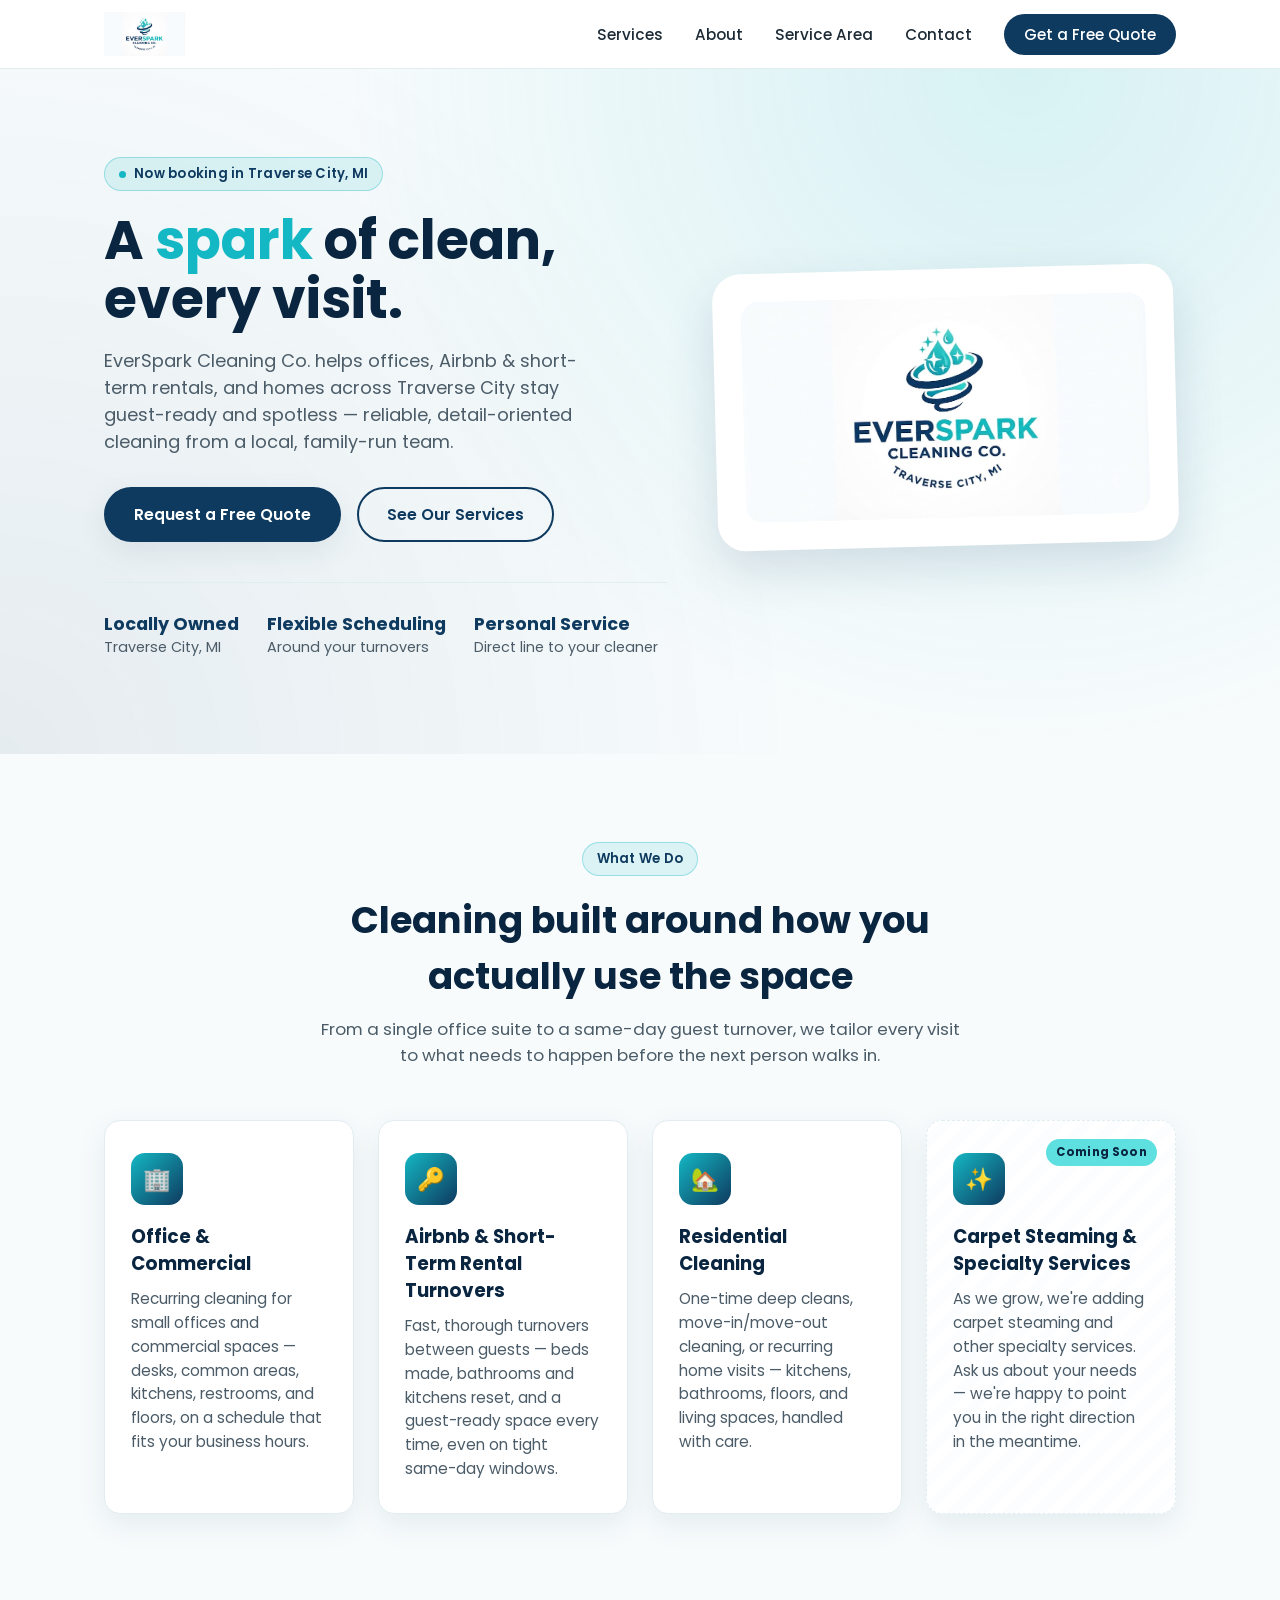
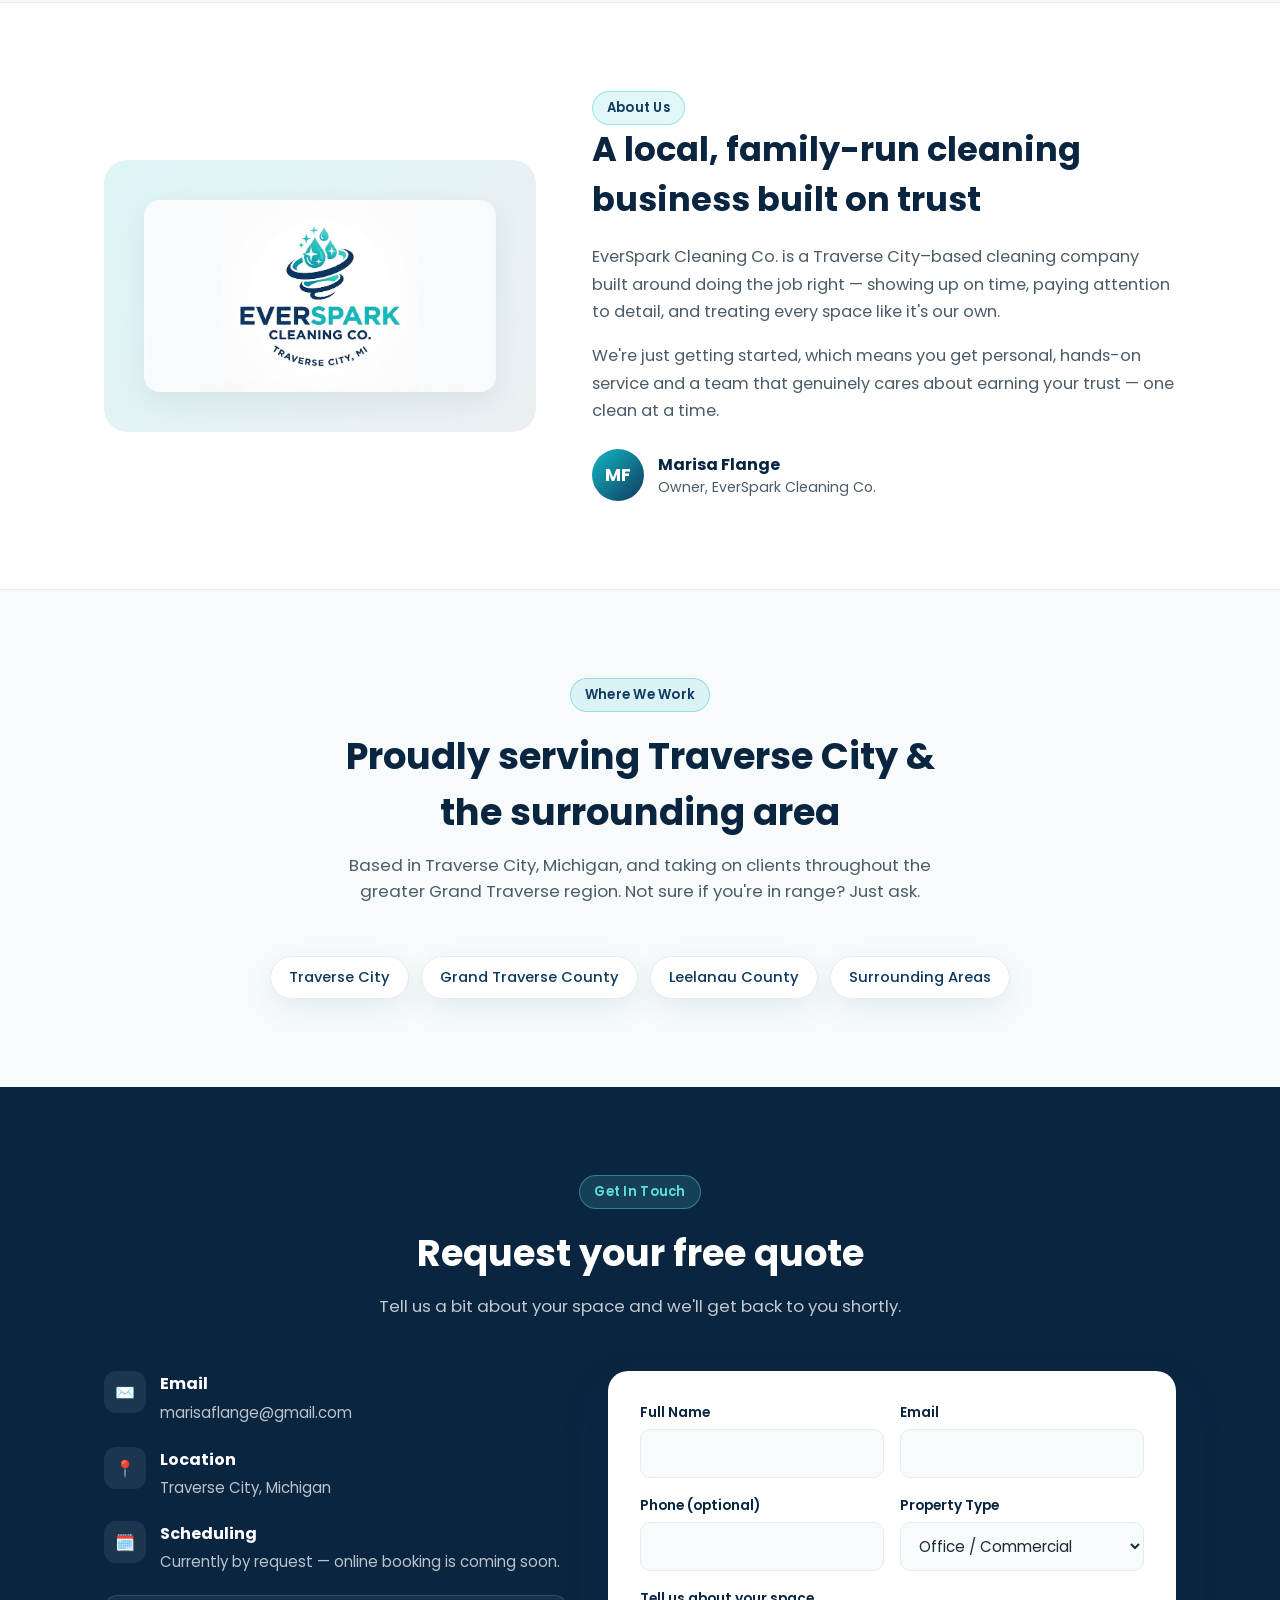
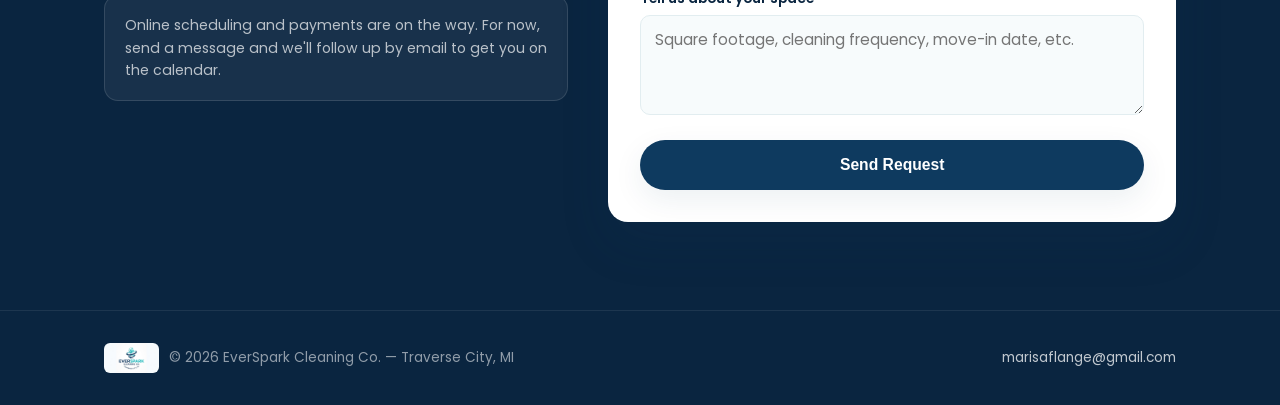
==== index.html @ cd1cf31a "Initial EverSpark Cleaning Co. website Static marketing site: hero, services, about, service area, c" ====
<!DOCTYPE html>
<html lang="en">
<head>
<meta charset="UTF-8">
<meta name="viewport" content="width=device-width, initial-scale=1.0">
<title>EverSpark Cleaning Co. | Traverse City, MI</title>
<meta name="description" content="EverSpark Cleaning Co. provides office, Airbnb/short-term rental turnover, and residential cleaning across Traverse City, Michigan. Request a free quote today.">
<meta property="og:title" content="EverSpark Cleaning Co. | Traverse City, MI">
<meta property="og:description" content="Office, Airbnb turnover & residential cleaning in Traverse City, MI.">
<meta property="og:image" content="assets/logo.jpg">
<meta property="og:type" content="website">
<link rel="icon" href="assets/logo.jpg" type="image/jpeg">
<link rel="preconnect" href="https://fonts.googleapis.com">
<link rel="preconnect" href="https://fonts.gstatic.com" crossorigin>
<link href="https://fonts.googleapis.com/css2?family=Poppins:wght@400;500;600;700;800&display=swap" rel="stylesheet">
<link rel="stylesheet" href="styles.css">
</head>
<body>

<nav class="nav">
  <div class="nav-inner">
    <a href="#top" class="brand">
      <img src="assets/logo.jpg" alt="EverSpark Cleaning Co. logo">
    </a>
    <ul class="nav-links" id="navLinks">
      <li><a href="#services">Services</a></li>
      <li><a href="#about">About</a></li>
      <li><a href="#area">Service Area</a></li>
      <li><a href="#contact">Contact</a></li>
      <li><a href="#contact" class="nav-cta">Get a Free Quote</a></li>
    </ul>
    <button class="nav-toggle" id="navToggle" aria-label="Toggle navigation" aria-expanded="false">
      <span></span><span></span><span></span>
    </button>
  </div>
</nav>

<header class="hero" id="top">
  <div class="container hero-inner">
    <div class="hero-copy">
      <span class="eyebrow"><span class="dot"></span> Now booking in Traverse City, MI</span>
      <h1>A <span>spark</span> of clean, every visit.</h1>
      <p class="lead">
        EverSpark Cleaning Co. helps offices, Airbnb &amp; short-term rentals, and homes across
        Traverse City stay guest-ready and spotless — reliable, detail-oriented cleaning from a
        local, family-run team.
      </p>
      <div class="hero-actions">
        <a href="#contact" class="btn btn-primary">Request a Free Quote</a>
        <a href="#services" class="btn btn-ghost">See Our Services</a>
      </div>
      <div class="trust-row">
        <div><strong>Locally Owned</strong>Traverse City, MI</div>
        <div><strong>Flexible Scheduling</strong>Around your turnovers</div>
        <div><strong>Personal Service</strong>Direct line to your cleaner</div>
      </div>
    </div>
    <div class="hero-art">
      <div class="card">
        <img src="assets/logo.jpg" alt="EverSpark Cleaning Co.">
      </div>
    </div>
  </div>
</header>

<section id="services">
  <div class="container">
    <div class="section-head">
      <span class="eyebrow">What We Do</span>
      <h2>Cleaning built around how you actually use the space</h2>
      <p>From a single office suite to a same-day guest turnover, we tailor every visit to what needs to happen before the next person walks in.</p>
    </div>
    <div class="services-grid">
      <div class="service-card">
        <div class="service-icon">🏢</div>
        <h3>Office &amp; Commercial</h3>
        <p>Recurring cleaning for small offices and commercial spaces — desks, common areas, kitchens, restrooms, and floors, on a schedule that fits your business hours.</p>
      </div>
      <div class="service-card">
        <div class="service-icon">🔑</div>
        <h3>Airbnb &amp; Short-Term Rental Turnovers</h3>
        <p>Fast, thorough turnovers between guests — beds made, bathrooms and kitchens reset, and a guest-ready space every time, even on tight same-day windows.</p>
      </div>
      <div class="service-card">
        <div class="service-icon">🏡</div>
        <h3>Residential Cleaning</h3>
        <p>One-time deep cleans, move-in/move-out cleaning, or recurring home visits — kitchens, bathrooms, floors, and living spaces, handled with care.</p>
      </div>
      <div class="service-card coming-soon">
        <span class="badge">Coming Soon</span>
        <div class="service-icon">✨</div>
        <h3>Carpet Steaming &amp; Specialty Services</h3>
        <p>As we grow, we're adding carpet steaming and other specialty services. Ask us about your needs — we're happy to point you in the right direction in the meantime.</p>
      </div>
    </div>
  </div>
</section>

<section class="about" id="about">
  <div class="container about-inner">
    <div class="about-art">
      <img src="assets/logo.jpg" alt="EverSpark Cleaning Co. logo">
    </div>
    <div class="about-content">
      <span class="eyebrow">About Us</span>
      <h2>A local, family-run cleaning business built on trust</h2>
      <p>
        EverSpark Cleaning Co. is a Traverse City–based cleaning company built around doing the
        job right — showing up on time, paying attention to detail, and treating every space
        like it's our own.
      </p>
      <p>
        We're just getting started, which means you get personal, hands-on service and a team
        that genuinely cares about earning your trust — one clean at a time.
      </p>
      <div class="about-signoff">
        <div class="avatar-fallback">MF</div>
        <div>
          <div class="name">Marisa Flange</div>
          <div class="role">Owner, EverSpark Cleaning Co.</div>
        </div>
      </div>
    </div>
  </div>
</section>

<section class="area" id="area">
  <div class="container">
    <div class="section-head">
      <span class="eyebrow">Where We Work</span>
      <h2>Proudly serving Traverse City &amp; the surrounding area</h2>
      <p>Based in Traverse City, Michigan, and taking on clients throughout the greater Grand Traverse region. Not sure if you're in range? Just ask.</p>
    </div>
    <div class="area-pills">
      <span class="pill">Traverse City</span>
      <span class="pill">Grand Traverse County</span>
      <span class="pill">Leelanau County</span>
      <span class="pill">Surrounding Areas</span>
    </div>
  </div>
</section>

<section class="contact" id="contact">
  <div class="container">
    <div class="section-head">
      <span class="eyebrow">Get In Touch</span>
      <h2>Request your free quote</h2>
      <p>Tell us a bit about your space and we'll get back to you shortly.</p>
    </div>
    <div class="contact-grid">
      <div class="contact-info">
        <div class="contact-item">
          <div class="icon">✉️</div>
          <div>
            <h4>Email</h4>
            <a href="mailto:marisaflange@gmail.com">marisaflange@gmail.com</a>
          </div>
        </div>
        <div class="contact-item">
          <div class="icon">📍</div>
          <div>
            <h4>Location</h4>
            <p>Traverse City, Michigan</p>
          </div>
        </div>
        <div class="contact-item">
          <div class="icon">🗓️</div>
          <div>
            <h4>Scheduling</h4>
            <p>Currently by request — online booking is coming soon.</p>
          </div>
        </div>
        <div class="note-box">
          Online scheduling and payments are on the way. For now, send a message and
          we'll follow up by email to get you on the calendar.
        </div>
      </div>

      <form class="contact-form" action="https://formsubmit.co/marisaflange@gmail.com" method="POST">
        <input type="hidden" name="_subject" value="New quote request — EverSpark Cleaning Co. website">
        <input type="hidden" name="_template" value="table">
        <input type="hidden" name="_captcha" value="true">
        <input type="hidden" name="_next" value="thanks.html">
        <input type="text" name="_honey" style="display:none" tabindex="-1" autocomplete="off">

        <div class="form-row">
          <div class="field">
            <label for="name">Full Name</label>
            <input type="text" id="name" name="Name" required>
          </div>
          <div class="field">
            <label for="email">Email</label>
            <input type="email" id="email" name="Email" required>
          </div>
        </div>

        <div class="form-row">
          <div class="field">
            <label for="phone">Phone (optional)</label>
            <input type="tel" id="phone" name="Phone">
          </div>
          <div class="field">
            <label for="type">Property Type</label>
            <select id="type" name="Property Type">
              <option>Office / Commercial</option>
              <option>Airbnb / Short-Term Rental</option>
              <option>Residential Home</option>
              <option>Other</option>
            </select>
          </div>
        </div>

        <div class="field">
          <label for="message">Tell us about your space</label>
          <textarea id="message" name="Message" placeholder="Square footage, cleaning frequency, move-in date, etc." required></textarea>
        </div>

        <button type="submit" class="btn btn-primary">Send Request</button>
      </form>
    </div>
  </div>
</section>

<footer>
  <div class="container footer-inner">
    <div class="footer-brand">
      <img src="assets/logo.jpg" alt="EverSpark Cleaning Co.">
      <span>&copy; <span id="year"></span> EverSpark Cleaning Co. — Traverse City, MI</span>
    </div>
    <div><a href="mailto:marisaflange@gmail.com">marisaflange@gmail.com</a></div>
  </div>
</footer>

<script src="script.js"></script>
</body>
</html>
---- styles.css ----
/* EverSpark Cleaning Co. — stylesheet */

:root {
  --navy: #0e3a5f;
  --navy-deep: #0a2540;
  --teal: #14b8c4;
  --teal-light: #5edfe0;
  --bg: #f7fbfc;
  --white: #ffffff;
  --ink: #1c2b36;
  --ink-soft: #4b5c68;
  --border: #e2edf0;
  --shadow: 0 10px 30px rgba(14, 58, 95, 0.08);
  --shadow-lg: 0 20px 50px rgba(14, 58, 95, 0.14);
  --radius: 16px;
  --max-width: 1120px;
  font-synthesis: none;
}

* { box-sizing: border-box; }

html {
  scroll-behavior: smooth;
}

body {
  margin: 0;
  font-family: "Poppins", "Segoe UI", -apple-system, BlinkMacSystemFont, sans-serif;
  color: var(--ink);
  background: var(--bg);
  -webkit-font-smoothing: antialiased;
}

img { max-width: 100%; display: block; }

a { color: inherit; }

.container {
  width: 100%;
  max-width: var(--max-width);
  margin: 0 auto;
  padding: 0 24px;
}

/* ---------- Nav ---------- */

.nav {
  position: sticky;
  top: 0;
  z-index: 100;
  background: rgba(255, 255, 255, 0.92);
  backdrop-filter: blur(8px);
  border-bottom: 1px solid var(--border);
}

.nav-inner {
  display: flex;
  align-items: center;
  justify-content: space-between;
  padding: 12px 24px;
  max-width: var(--max-width);
  margin: 0 auto;
}

.brand {
  display: flex;
  align-items: center;
  gap: 10px;
  text-decoration: none;
  font-weight: 700;
  color: var(--navy);
}

.brand img {
  height: 44px;
  width: auto;
}

.nav-links {
  display: flex;
  align-items: center;
  gap: 32px;
  list-style: none;
  margin: 0;
  padding: 0;
}

.nav-links a {
  text-decoration: none;
  color: var(--ink);
  font-weight: 500;
  font-size: 0.95rem;
  transition: color 0.15s ease;
}

.nav-links a:hover { color: var(--teal); }

.nav-cta {
  background: var(--navy);
  color: var(--white) !important;
  padding: 10px 20px;
  border-radius: 999px;
  font-weight: 600;
  font-size: 0.9rem;
  transition: background 0.15s ease, transform 0.15s ease;
}

.nav-cta:hover {
  background: var(--teal);
  transform: translateY(-1px);
}

.nav-toggle {
  display: none;
  flex-direction: column;
  gap: 5px;
  background: none;
  border: none;
  cursor: pointer;
  padding: 6px;
}

.nav-toggle span {
  width: 24px;
  height: 2px;
  background: var(--navy);
  border-radius: 2px;
}

/* ---------- Hero ---------- */

.hero {
  position: relative;
  overflow: hidden;
  padding: 88px 0 96px;
  background: radial-gradient(circle at 80% 0%, rgba(20, 184, 196, 0.14), transparent 55%),
              radial-gradient(circle at 0% 100%, rgba(14, 58, 95, 0.08), transparent 55%),
              var(--bg);
}

.hero-inner {
  display: grid;
  grid-template-columns: 1.1fr 0.9fr;
  align-items: center;
  gap: 48px;
}

.eyebrow {
  display: inline-flex;
  align-items: center;
  gap: 8px;
  background: rgba(20, 184, 196, 0.12);
  color: var(--navy);
  border: 1px solid rgba(20, 184, 196, 0.35);
  padding: 6px 14px;
  border-radius: 999px;
  font-size: 0.82rem;
  font-weight: 600;
  letter-spacing: 0.02em;
}

.eyebrow .dot {
  width: 7px;
  height: 7px;
  border-radius: 50%;
  background: var(--teal);
}

.hero h1 {
  font-size: clamp(2.2rem, 4.2vw, 3.4rem);
  line-height: 1.1;
  margin: 20px 0 18px;
  color: var(--navy-deep);
}

.hero h1 span {
  color: var(--teal);
}

.hero p.lead {
  font-size: 1.12rem;
  color: var(--ink-soft);
  max-width: 46ch;
  margin: 0 0 32px;
}

.hero-actions {
  display: flex;
  gap: 16px;
  flex-wrap: wrap;
}

.btn {
  display: inline-flex;
  align-items: center;
  justify-content: center;
  gap: 8px;
  padding: 14px 28px;
  border-radius: 999px;
  font-weight: 600;
  font-size: 0.98rem;
  text-decoration: none;
  border: 2px solid transparent;
  cursor: pointer;
  transition: transform 0.15s ease, box-shadow 0.15s ease, background 0.15s ease, color 0.15s ease;
}

.btn-primary {
  background: var(--navy);
  color: var(--white);
  box-shadow: var(--shadow);
}

.btn-primary:hover {
  background: var(--teal);
  transform: translateY(-2px);
  box-shadow: var(--shadow-lg);
}

.btn-ghost {
  background: transparent;
  color: var(--navy);
  border-color: var(--navy);
}

.btn-ghost:hover {
  background: var(--navy);
  color: var(--white);
  transform: translateY(-2px);
}

.hero-art {
  position: relative;
  display: flex;
  align-items: center;
  justify-content: center;
}

.hero-art .card {
  background: var(--white);
  border-radius: 28px;
  box-shadow: var(--shadow-lg);
  padding: 28px;
  transform: rotate(-1.5deg);
}

.hero-art img {
  border-radius: 18px;
}

.trust-row {
  display: flex;
  gap: 28px;
  flex-wrap: wrap;
  margin-top: 40px;
  padding-top: 28px;
  border-top: 1px solid var(--border);
  color: var(--ink-soft);
  font-size: 0.9rem;
}

.trust-row strong {
  color: var(--navy);
  display: block;
  font-size: 1.1rem;
}

/* ---------- Sections ---------- */

section {
  padding: 88px 0;
}

.section-head {
  text-align: center;
  max-width: 640px;
  margin: 0 auto 52px;
}

.section-head .eyebrow { margin-bottom: 16px; }

.section-head h2 {
  font-size: clamp(1.7rem, 3vw, 2.3rem);
  color: var(--navy-deep);
  margin: 0 0 12px;
}

.section-head p {
  color: var(--ink-soft);
  font-size: 1.05rem;
  margin: 0;
}

/* ---------- Services ---------- */

.services-grid {
  display: grid;
  grid-template-columns: repeat(auto-fit, minmax(250px, 1fr));
  gap: 24px;
}

.service-card {
  background: var(--white);
  border: 1px solid var(--border);
  border-radius: var(--radius);
  padding: 32px 26px;
  box-shadow: var(--shadow);
  transition: transform 0.18s ease, box-shadow 0.18s ease;
}

.service-card:hover {
  transform: translateY(-4px);
  box-shadow: var(--shadow-lg);
}

.service-icon {
  width: 52px;
  height: 52px;
  border-radius: 14px;
  background: linear-gradient(135deg, var(--teal), var(--navy));
  display: flex;
  align-items: center;
  justify-content: center;
  color: var(--white);
  margin-bottom: 18px;
  font-size: 1.4rem;
}

.service-card h3 {
  margin: 0 0 10px;
  color: var(--navy-deep);
  font-size: 1.15rem;
}

.service-card p {
  margin: 0;
  color: var(--ink-soft);
  font-size: 0.96rem;
  line-height: 1.55;
}

.service-card.coming-soon {
  background: repeating-linear-gradient(135deg, var(--white), var(--white) 10px, #fbfdfe 10px, #fbfdfe 20px);
  border-style: dashed;
  position: relative;
}

.badge {
  position: absolute;
  top: 18px;
  right: 18px;
  background: var(--teal-light);
  color: var(--navy-deep);
  font-size: 0.72rem;
  font-weight: 700;
  padding: 5px 10px;
  border-radius: 999px;
  letter-spacing: 0.03em;
}

/* ---------- About ---------- */

.about {
  background: var(--white);
  border-top: 1px solid var(--border);
  border-bottom: 1px solid var(--border);
}

.about-inner {
  display: grid;
  grid-template-columns: 0.85fr 1.15fr;
  gap: 56px;
  align-items: center;
}

.about-art {
  background: linear-gradient(135deg, rgba(20,184,196,0.14), rgba(14,58,95,0.08));
  border-radius: 24px;
  padding: 40px;
  display: flex;
  align-items: center;
  justify-content: center;
}

.about-art img {
  border-radius: 16px;
  box-shadow: var(--shadow);
}

.about-content h2 {
  color: var(--navy-deep);
  font-size: clamp(1.6rem, 2.8vw, 2.1rem);
  margin: 0 0 18px;
}

.about-content p {
  color: var(--ink-soft);
  line-height: 1.7;
  margin: 0 0 16px;
  font-size: 1.02rem;
}

.about-signoff {
  display: flex;
  align-items: center;
  gap: 14px;
  margin-top: 24px;
}

.avatar-fallback {
  width: 52px;
  height: 52px;
  border-radius: 50%;
  background: linear-gradient(135deg, var(--teal), var(--navy));
  color: var(--white);
  display: flex;
  align-items: center;
  justify-content: center;
  font-weight: 700;
  font-size: 1.1rem;
}

.about-signoff .name {
  font-weight: 700;
  color: var(--navy-deep);
}

.about-signoff .role {
  color: var(--ink-soft);
  font-size: 0.88rem;
}

/* ---------- Area ---------- */

.area {
  text-align: center;
}

.area-pills {
  display: flex;
  flex-wrap: wrap;
  gap: 12px;
  justify-content: center;
  margin-top: 8px;
}

.pill {
  background: var(--white);
  border: 1px solid var(--border);
  padding: 10px 18px;
  border-radius: 999px;
  font-size: 0.92rem;
  color: var(--navy);
  font-weight: 500;
  box-shadow: var(--shadow);
}

/* ---------- Contact ---------- */

.contact {
  background: var(--navy-deep);
  color: var(--white);
}

.contact .section-head h2,
.contact .section-head p {
  color: var(--white);
}

.contact .section-head p { opacity: 0.75; }

.contact .eyebrow {
  background: rgba(94, 223, 224, 0.15);
  border-color: rgba(94, 223, 224, 0.4);
  color: var(--teal-light);
}

.contact-grid {
  display: grid;
  grid-template-columns: 0.9fr 1.1fr;
  gap: 40px;
  align-items: start;
}

.contact-info {
  display: flex;
  flex-direction: column;
  gap: 22px;
}

.contact-item {
  display: flex;
  gap: 14px;
  align-items: flex-start;
}

.contact-item .icon {
  width: 42px;
  height: 42px;
  border-radius: 12px;
  background: rgba(255,255,255,0.08);
  display: flex;
  align-items: center;
  justify-content: center;
  flex-shrink: 0;
}

.contact-item h4 {
  margin: 0 0 4px;
  font-size: 1rem;
}

.contact-item p, .contact-item a {
  margin: 0;
  color: rgba(255,255,255,0.72);
  text-decoration: none;
  font-size: 0.94rem;
}

.contact-item a:hover { color: var(--teal-light); }

.note-box {
  background: rgba(255,255,255,0.06);
  border: 1px solid rgba(255,255,255,0.12);
  border-radius: 14px;
  padding: 18px 20px;
  font-size: 0.88rem;
  color: rgba(255,255,255,0.7);
  line-height: 1.6;
}

.contact-form {
  background: var(--white);
  border-radius: 20px;
  padding: 32px;
  box-shadow: var(--shadow-lg);
  color: var(--ink);
}

.form-row {
  display: grid;
  grid-template-columns: 1fr 1fr;
  gap: 16px;
}

.field {
  margin-bottom: 18px;
}

.field label {
  display: block;
  font-size: 0.86rem;
  font-weight: 600;
  color: var(--navy-deep);
  margin-bottom: 6px;
}

.field input,
.field select,
.field textarea {
  width: 100%;
  padding: 12px 14px;
  border: 1.5px solid var(--border);
  border-radius: 10px;
  font-family: inherit;
  font-size: 0.95rem;
  color: var(--ink);
  background: var(--bg);
  transition: border-color 0.15s ease;
}

.field input:focus,
.field select:focus,
.field textarea:focus {
  outline: none;
  border-color: var(--teal);
}

.field textarea {
  resize: vertical;
  min-height: 100px;
}

.contact-form .btn-primary {
  width: 100%;
}

/* ---------- Footer ---------- */

footer {
  background: var(--navy-deep);
  border-top: 1px solid rgba(255,255,255,0.08);
  padding: 32px 0;
}

.footer-inner {
  display: flex;
  align-items: center;
  justify-content: space-between;
  flex-wrap: wrap;
  gap: 16px;
  color: rgba(255,255,255,0.55);
  font-size: 0.85rem;
}

.footer-brand {
  display: flex;
  align-items: center;
  gap: 10px;
}

.footer-brand img {
  height: 30px;
  border-radius: 6px;
}

footer a { color: rgba(255,255,255,0.75); text-decoration: none; }
footer a:hover { color: var(--teal-light); }

/* ---------- Responsive ---------- */

@media (max-width: 860px) {
  .hero-inner, .about-inner, .contact-grid {
    grid-template-columns: 1fr;
  }

  .about-art { order: -1; }
  .hero-art { order: -1; }

  .nav-links {
    position: absolute;
    top: 100%;
    left: 0;
    right: 0;
    background: var(--white);
    flex-direction: column;
    align-items: flex-start;
    padding: 20px 24px 28px;
    border-bottom: 1px solid var(--border);
    box-shadow: var(--shadow);
    display: none;
    gap: 18px;
  }

  .nav-links.open { display: flex; }

  .nav-toggle { display: flex; }

  .form-row { grid-template-columns: 1fr; }
}

@media (max-width: 480px) {
  section { padding: 64px 0; }
  .hero { padding: 64px 0 72px; }
}
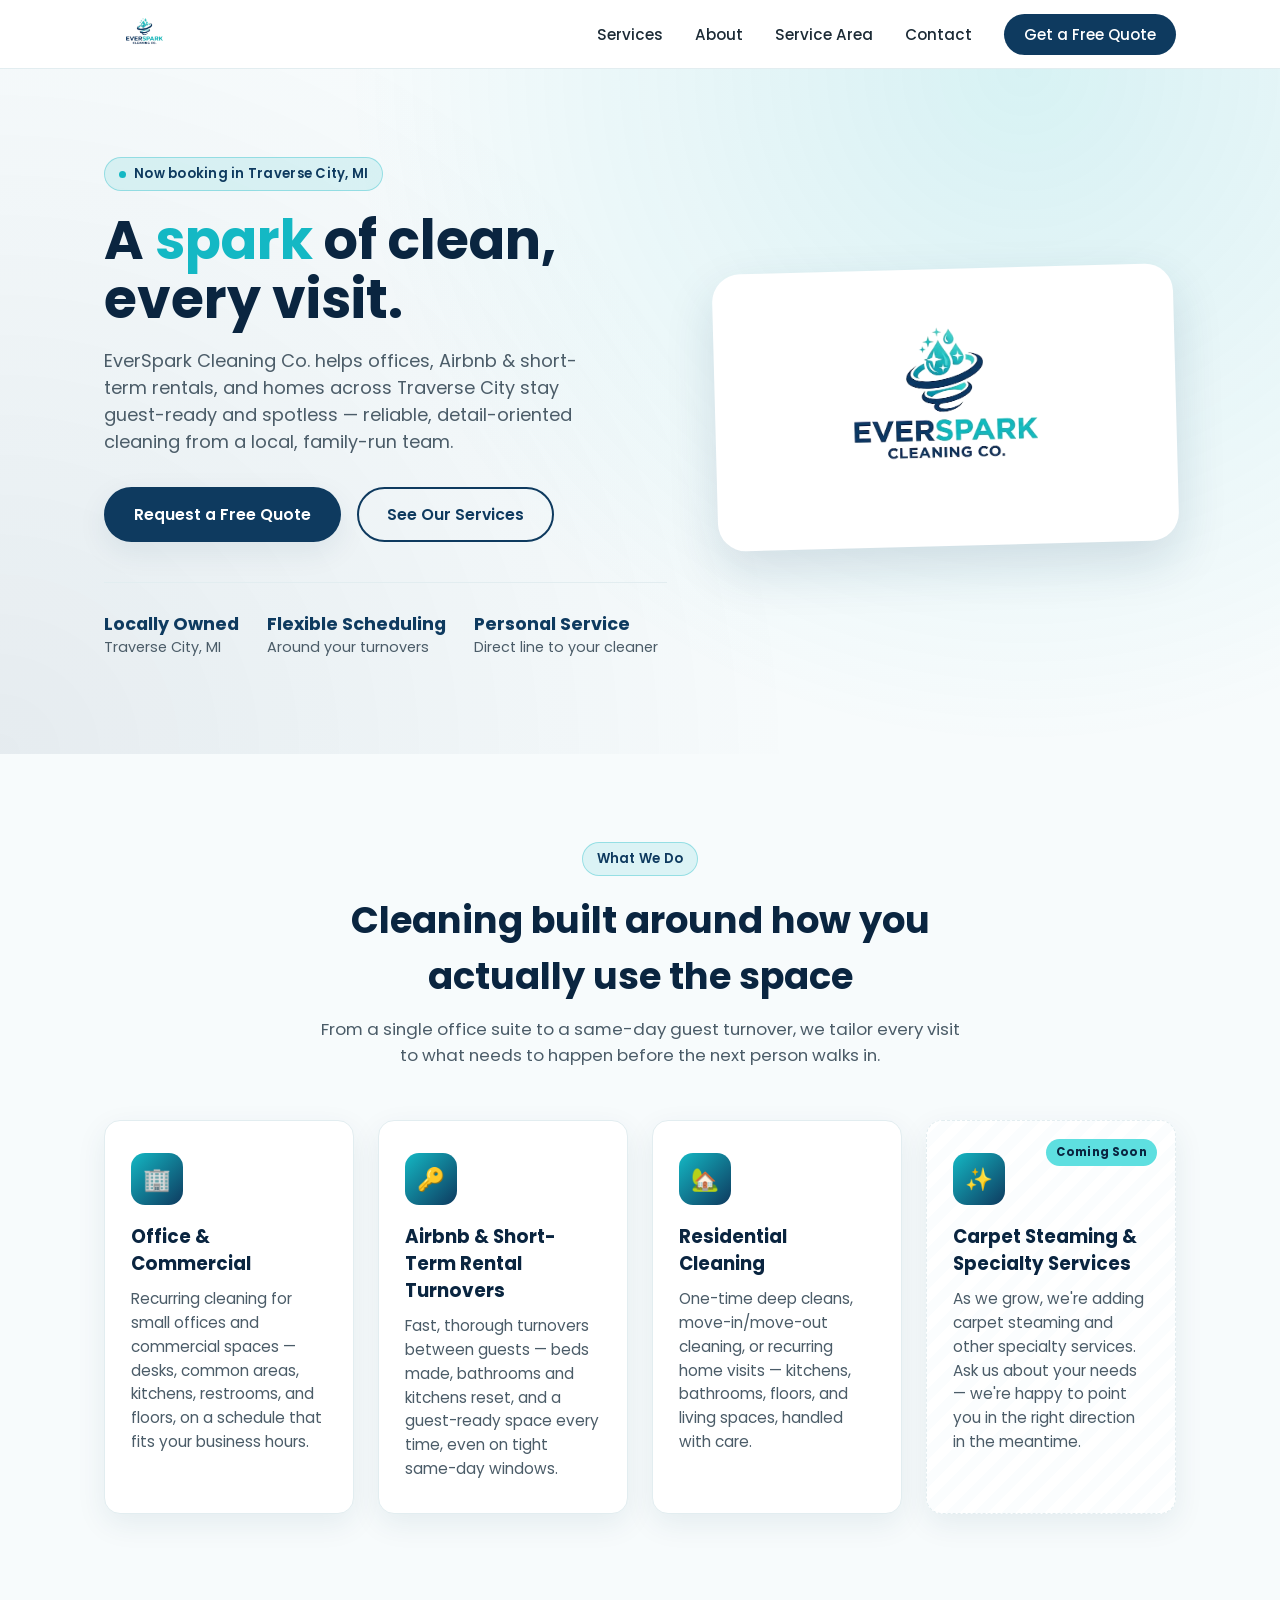
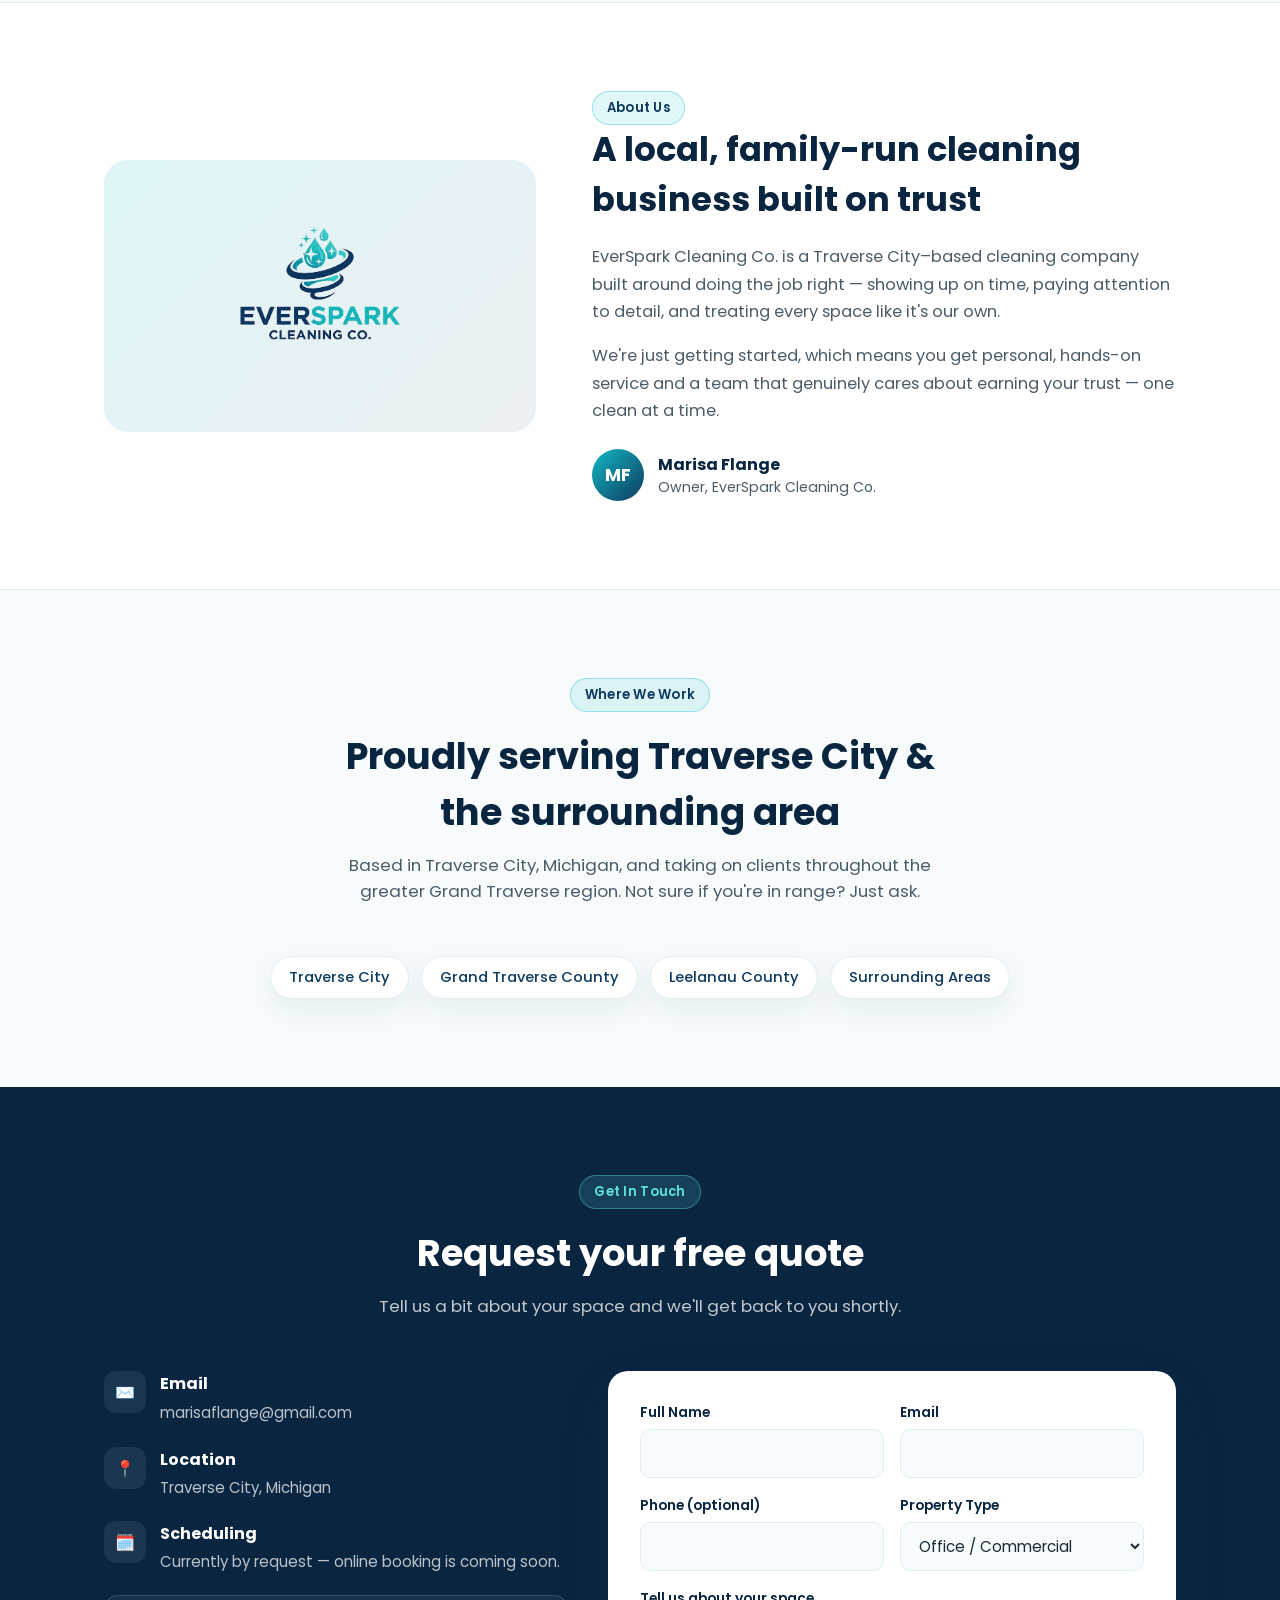
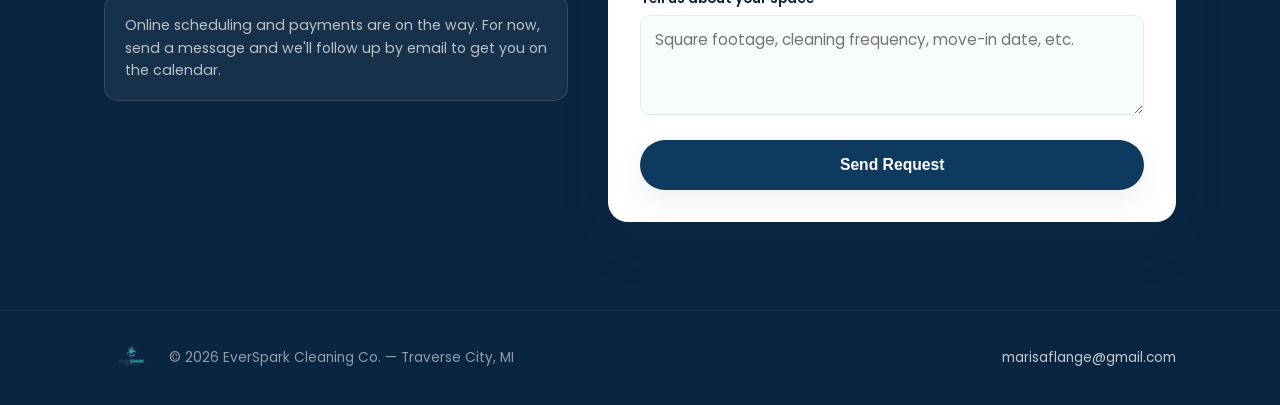
==== commit 0c3fa021: "Update logo: remove background and "Traverse City, MI" curved text - Logo mark is now cleaner at sma" ====
--- a/index.html
+++ b/index.html
@@ -3,24 +3,48 @@
 <head>
 <meta charset="UTF-8">
 <meta name="viewport" content="width=device-width, initial-scale=1.0">
-<title>EverSpark Cleaning Co. | Traverse City, MI</title>
-<meta name="description" content="EverSpark Cleaning Co. provides office, Airbnb/short-term rental turnover, and residential cleaning across Traverse City, Michigan. Request a free quote today.">
+<title>EverSpark Cleaning Co. | House, Office &amp; Airbnb Cleaning in Traverse City, MI</title>
+<meta name="description" content="Professional house, office, and Airbnb/short-term rental turnover cleaning in Traverse City, MI. Locally owned and operated. Request a free quote from EverSpark Cleaning Co. today.">
+<link rel="canonical" href="https://eversparkcleaning.com/">
 <meta property="og:title" content="EverSpark Cleaning Co. | Traverse City, MI">
 <meta property="og:description" content="Office, Airbnb turnover & residential cleaning in Traverse City, MI.">
-<meta property="og:image" content="assets/logo.jpg">
+<meta property="og:image" content="https://eversparkcleaning.com/assets/logo.jpg">
+<meta property="og:url" content="https://eversparkcleaning.com/">
 <meta property="og:type" content="website">
 <link rel="icon" href="assets/logo.jpg" type="image/jpeg">
 <link rel="preconnect" href="https://fonts.googleapis.com">
 <link rel="preconnect" href="https://fonts.gstatic.com" crossorigin>
 <link href="https://fonts.googleapis.com/css2?family=Poppins:wght@400;500;600;700;800&display=swap" rel="stylesheet">
 <link rel="stylesheet" href="styles.css">
+<script type="application/ld+json">
+{
+  "@context": "https://schema.org",
+  "@type": "LocalBusiness",
+  "name": "EverSpark Cleaning Co.",
+  "image": "https://eversparkcleaning.com/assets/logo.jpg",
+  "url": "https://eversparkcleaning.com/",
+  "description": "Office, Airbnb/short-term rental turnover, and residential cleaning services in Traverse City, Michigan.",
+  "address": {
+    "@type": "PostalAddress",
+    "addressLocality": "Traverse City",
+    "addressRegion": "MI",
+    "addressCountry": "US"
+  },
+  "areaServed": [
+    "Traverse City, MI",
+    "Grand Traverse County, MI",
+    "Leelanau County, MI"
+  ],
+  "email": "marisaflange@gmail.com"
+}
+</script>
 </head>
 <body>
 
 <nav class="nav">
   <div class="nav-inner">
     <a href="#top" class="brand">
-      <img src="assets/logo.jpg" alt="EverSpark Cleaning Co. logo">
+      <img src="assets/logo-transparent.png" alt="EverSpark Cleaning Co. logo">
     </a>
     <ul class="nav-links" id="navLinks">
       <li><a href="#services">Services</a></li>
@@ -57,7 +81,7 @@
     </div>
     <div class="hero-art">
       <div class="card">
-        <img src="assets/logo.jpg" alt="EverSpark Cleaning Co.">
+        <img src="assets/logo-transparent.png" alt="EverSpark Cleaning Co.">
       </div>
     </div>
   </div>
@@ -99,7 +123,7 @@
 <section class="about" id="about">
   <div class="container about-inner">
     <div class="about-art">
-      <img src="assets/logo.jpg" alt="EverSpark Cleaning Co. logo">
+      <img src="assets/logo-transparent.png" alt="EverSpark Cleaning Co. logo">
     </div>
     <div class="about-content">
       <span class="eyebrow">About Us</span>
@@ -224,7 +248,7 @@
 <footer>
   <div class="container footer-inner">
     <div class="footer-brand">
-      <img src="assets/logo.jpg" alt="EverSpark Cleaning Co.">
+      <img src="assets/logo-transparent.png" alt="EverSpark Cleaning Co.">
       <span>&copy; <span id="year"></span> EverSpark Cleaning Co. — Traverse City, MI</span>
     </div>
     <div><a href="mailto:marisaflange@gmail.com">marisaflange@gmail.com</a></div>
--- a/styles.css
+++ b/styles.css
@@ -382,11 +382,6 @@
   justify-content: center;
 }
 
-.about-art img {
-  border-radius: 16px;
-  box-shadow: var(--shadow);
-}
-
 .about-content h2 {
   color: var(--navy-deep);
   font-size: clamp(1.6rem, 2.8vw, 2.1rem);
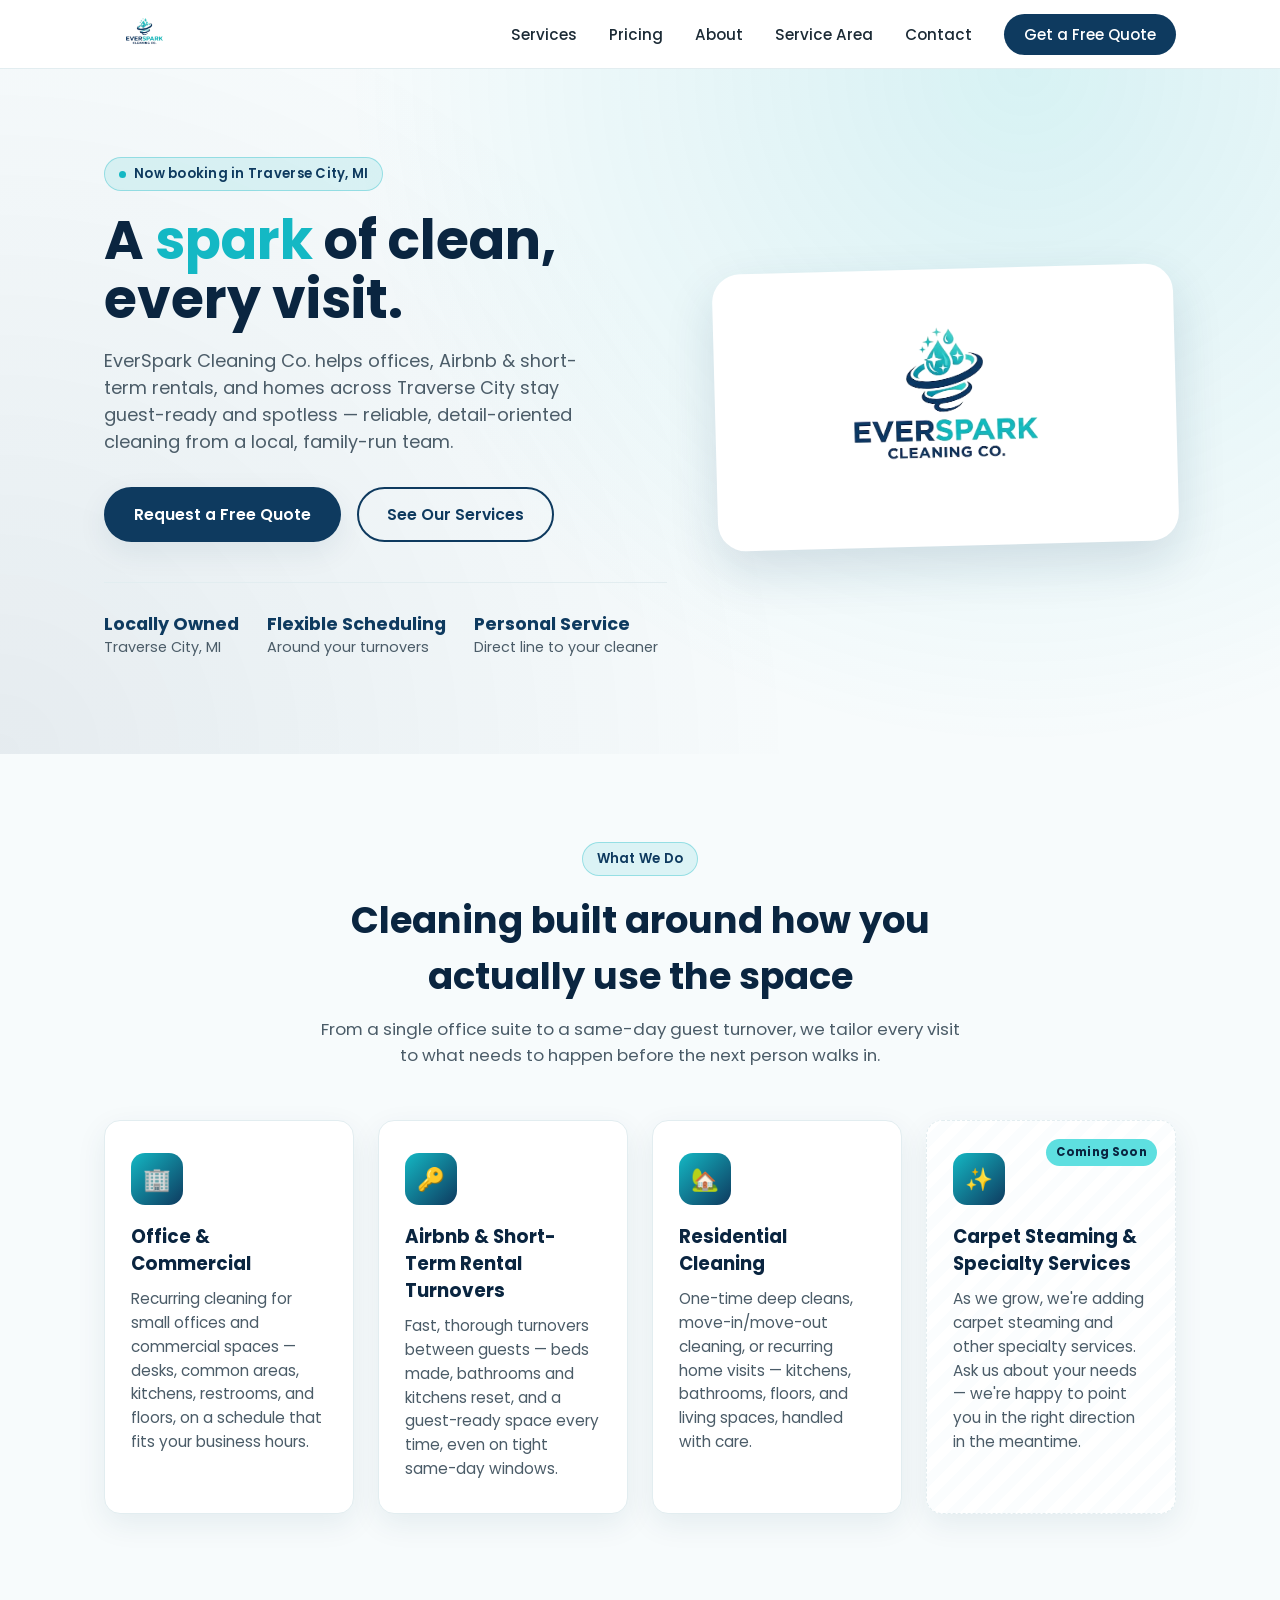
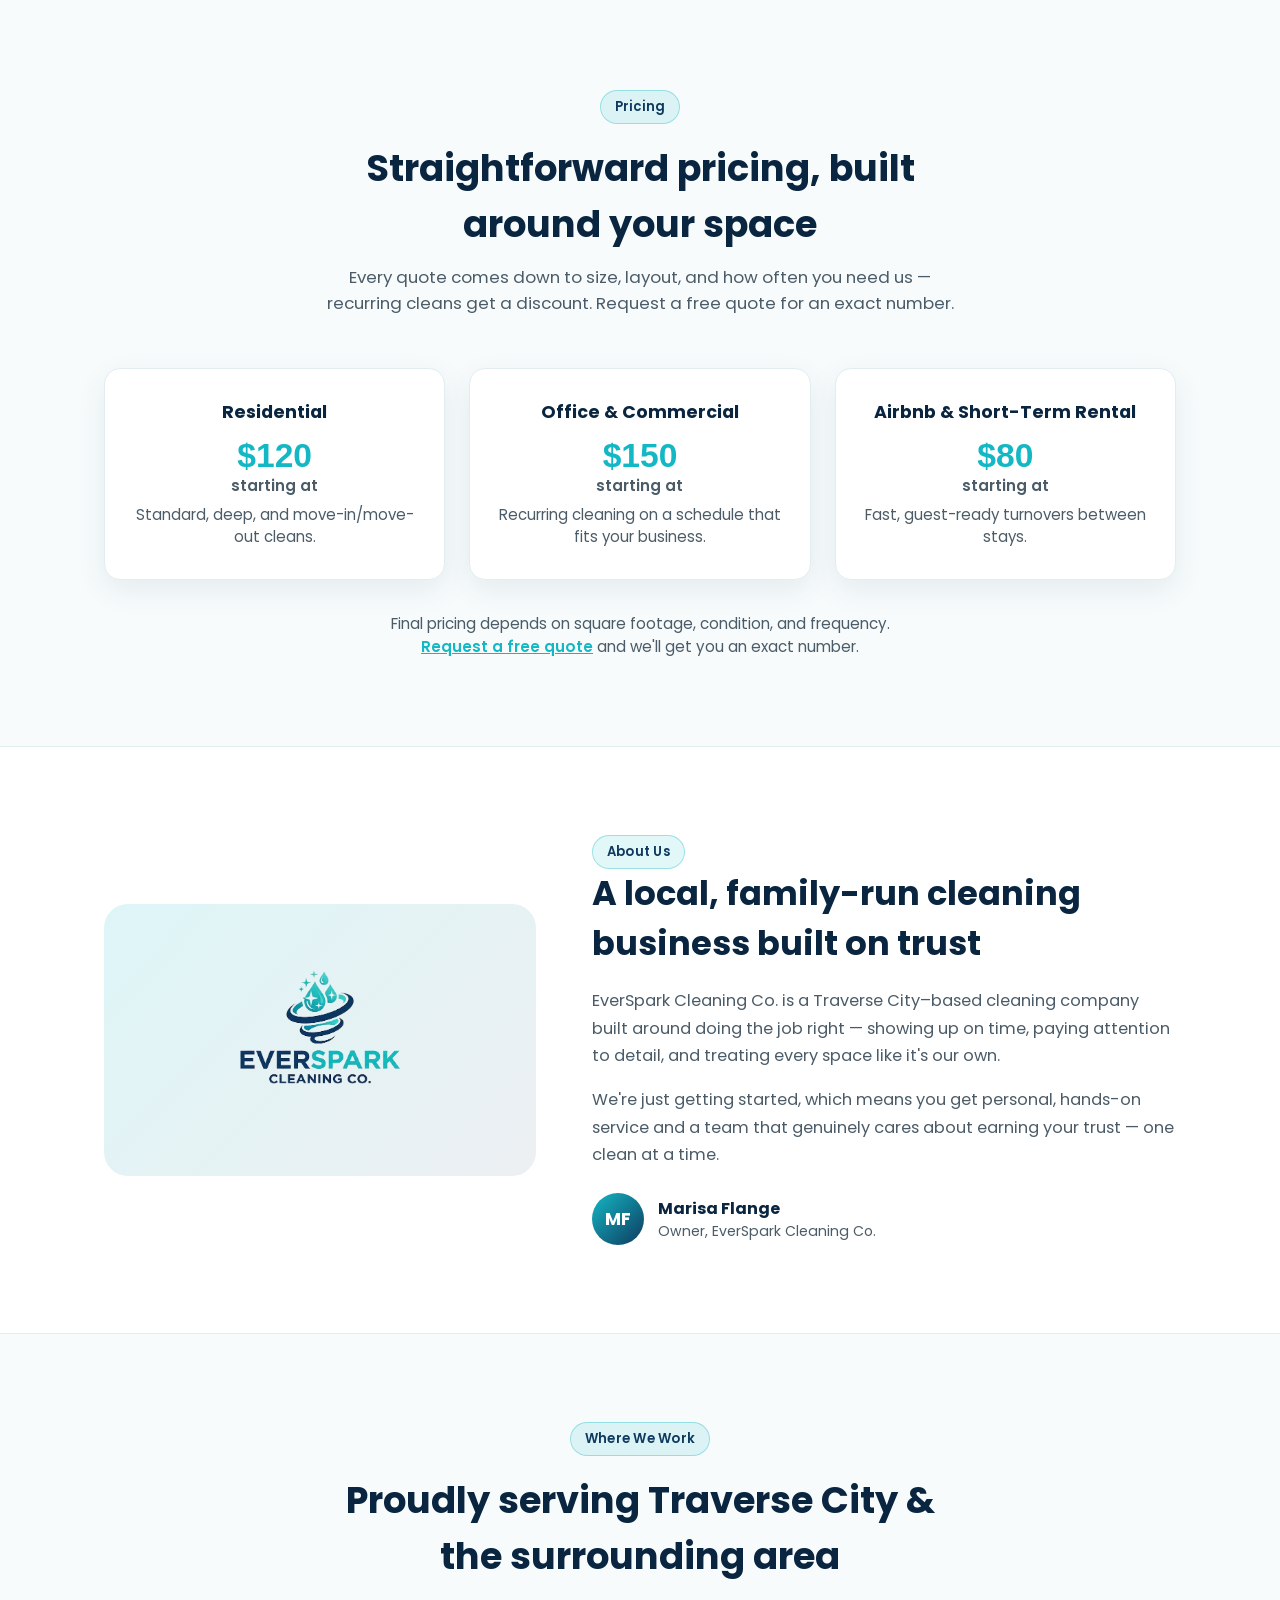
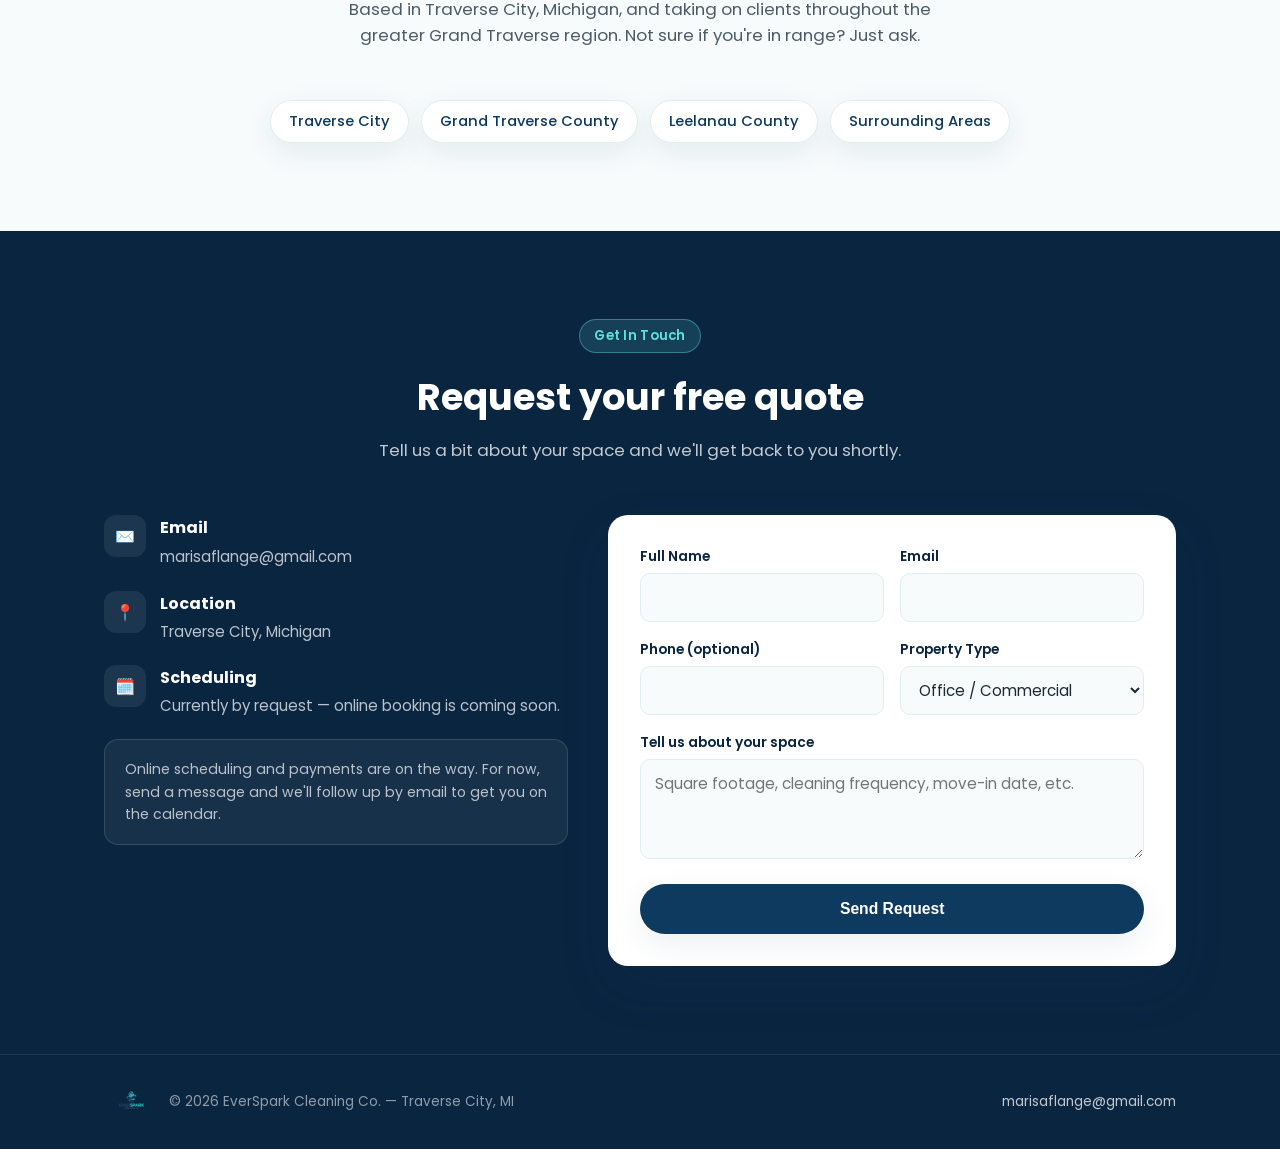
==== commit 1d33911c: "Add pricing section to marketing site - New "starting at" pricing cards for Residential / Office & C" ====
--- a/index.html
+++ b/index.html
@@ -48,6 +48,7 @@
     </a>
     <ul class="nav-links" id="navLinks">
       <li><a href="#services">Services</a></li>
+      <li><a href="#pricing">Pricing</a></li>
       <li><a href="#about">About</a></li>
       <li><a href="#area">Service Area</a></li>
       <li><a href="#contact">Contact</a></li>
@@ -117,6 +118,34 @@
         <p>As we grow, we're adding carpet steaming and other specialty services. Ask us about your needs — we're happy to point you in the right direction in the meantime.</p>
       </div>
     </div>
+  </div>
+</section>
+
+<section id="pricing">
+  <div class="container">
+    <div class="section-head">
+      <span class="eyebrow">Pricing</span>
+      <h2>Straightforward pricing, built around your space</h2>
+      <p>Every quote comes down to size, layout, and how often you need us — recurring cleans get a discount. Request a free quote for an exact number.</p>
+    </div>
+    <div class="pricing-grid">
+      <div class="pricing-card">
+        <h3>Residential</h3>
+        <div class="price-from">$120<span>starting at</span></div>
+        <p>Standard, deep, and move-in/move-out cleans.</p>
+      </div>
+      <div class="pricing-card">
+        <h3>Office &amp; Commercial</h3>
+        <div class="price-from">$150<span>starting at</span></div>
+        <p>Recurring cleaning on a schedule that fits your business.</p>
+      </div>
+      <div class="pricing-card">
+        <h3>Airbnb &amp; Short-Term Rental</h3>
+        <div class="price-from">$80<span>starting at</span></div>
+        <p>Fast, guest-ready turnovers between stays.</p>
+      </div>
+    </div>
+    <p class="pricing-note">Final pricing depends on square footage, condition, and frequency. <a href="#contact">Request a free quote</a> and we'll get you an exact number.</p>
   </div>
 </section>
 
--- a/styles.css
+++ b/styles.css
@@ -345,6 +345,62 @@
   position: relative;
 }
 
+/* ---------- Pricing ---------- */
+
+.pricing-grid {
+  display: grid;
+  grid-template-columns: repeat(auto-fit, minmax(230px, 1fr));
+  gap: 24px;
+}
+
+.pricing-card {
+  background: var(--white);
+  border: 1px solid var(--border);
+  border-radius: var(--radius);
+  padding: 30px 26px;
+  box-shadow: var(--shadow);
+  text-align: center;
+}
+
+.pricing-card h3 {
+  margin: 0 0 14px;
+  color: var(--navy-deep);
+  font-size: 1.1rem;
+}
+
+.price-from {
+  font-size: 2.1rem;
+  font-weight: 800;
+  color: var(--teal);
+  line-height: 1;
+  margin-bottom: 6px;
+}
+
+.price-from span {
+  font-size: 0.95rem;
+  font-weight: 600;
+  color: var(--ink-soft);
+  display: block;
+  margin-top: 6px;
+}
+
+.pricing-card p {
+  margin: 10px 0 0;
+  color: var(--ink-soft);
+  font-size: 0.94rem;
+  line-height: 1.5;
+}
+
+.pricing-note {
+  text-align: center;
+  color: var(--ink-soft);
+  font-size: 0.95rem;
+  max-width: 560px;
+  margin: 32px auto 0;
+}
+
+.pricing-note a { color: var(--teal); font-weight: 600; }
+
 .badge {
   position: absolute;
   top: 18px;
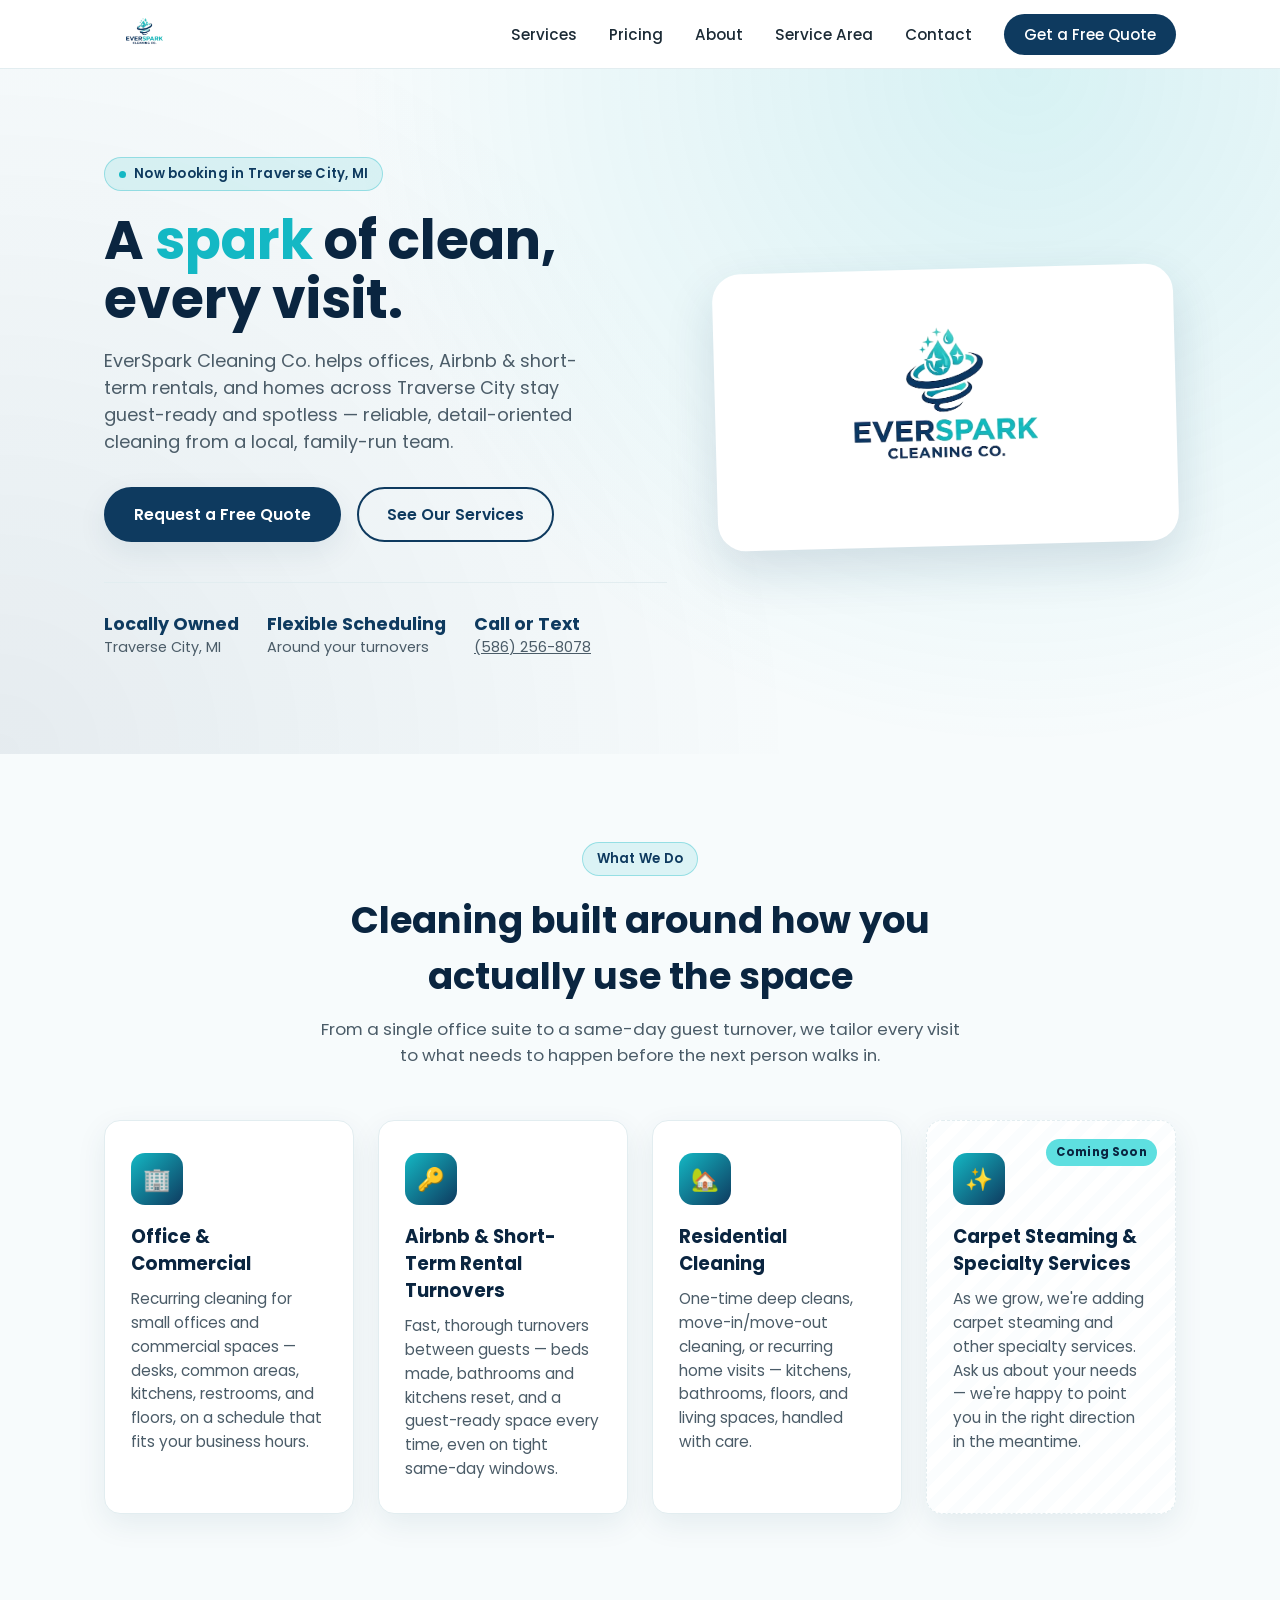
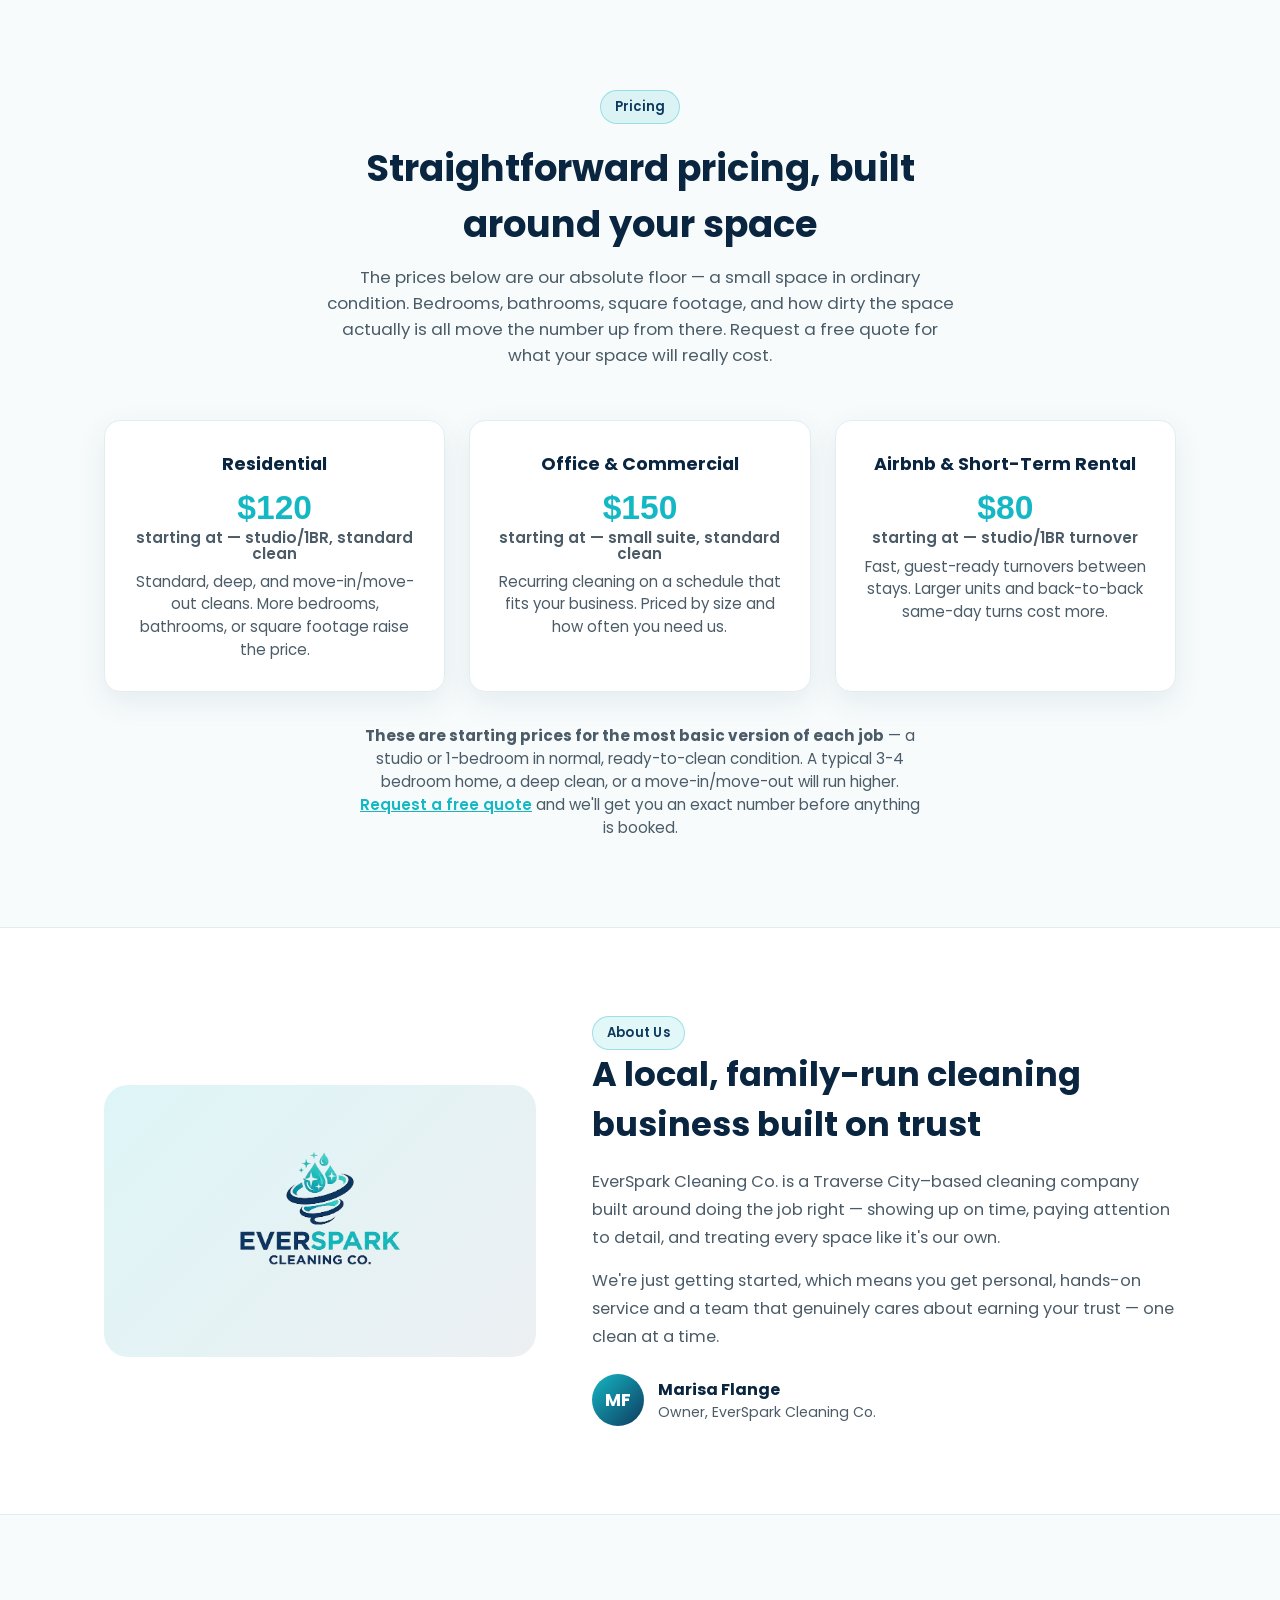
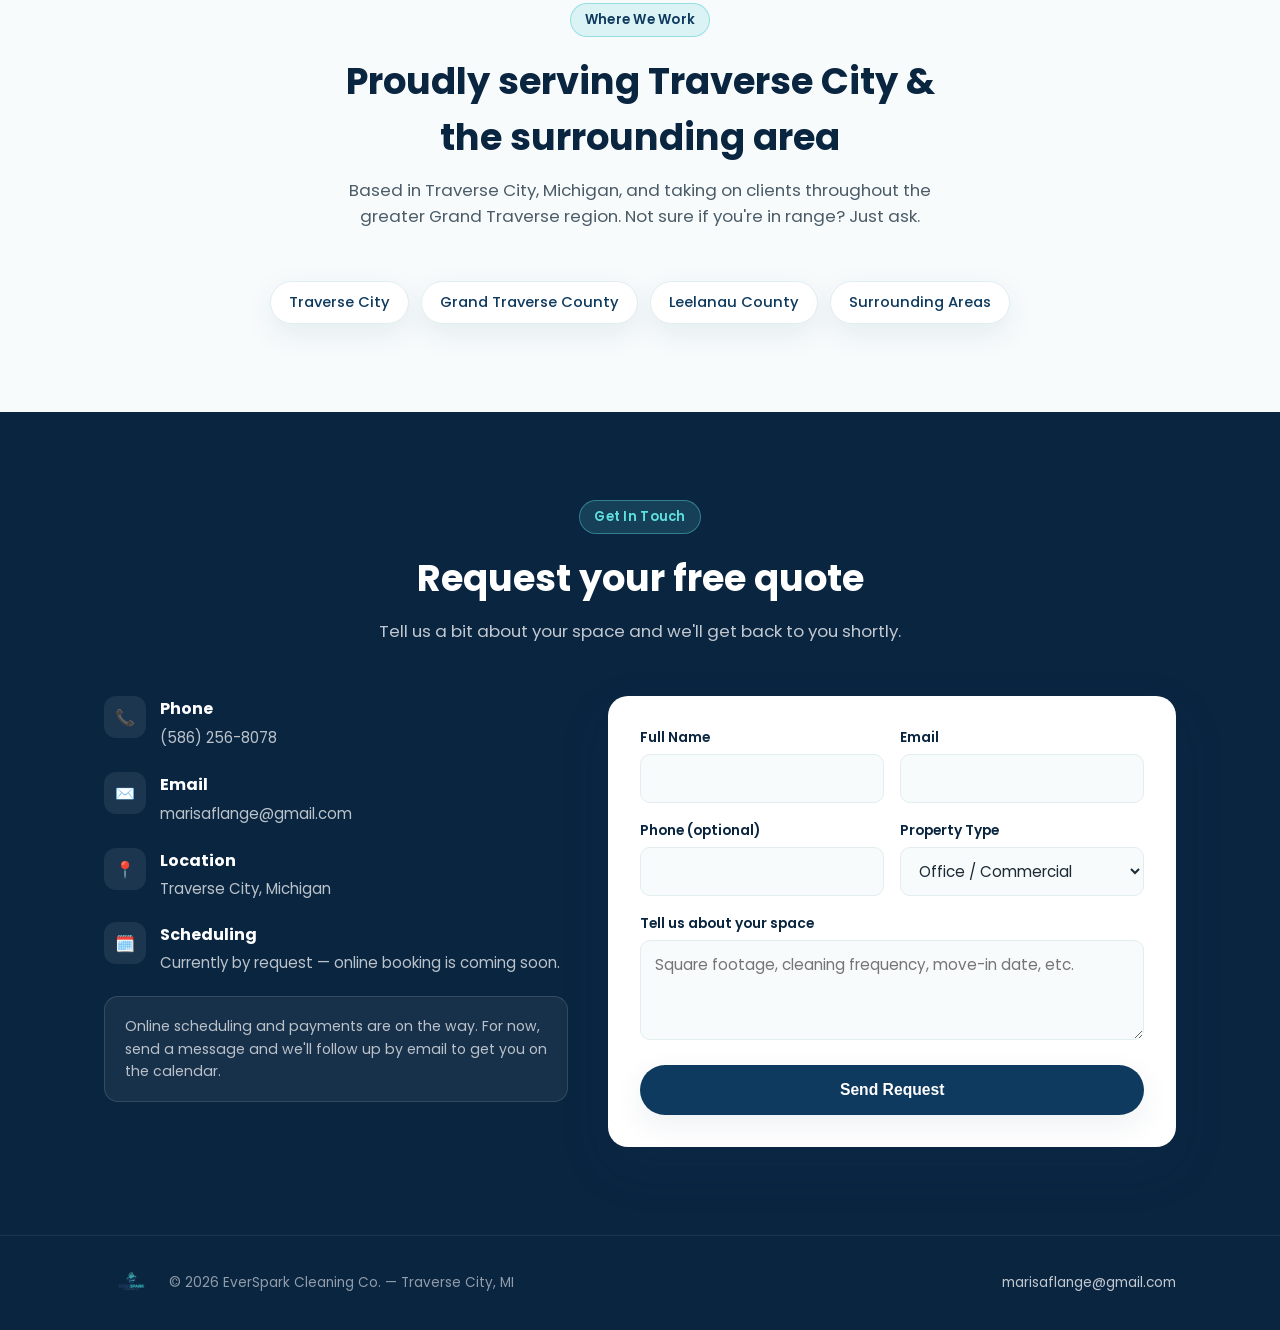
==== commit f2ddb7be: "Add Marisa's phone number; clarify pricing is a basic-scope starting floor" ====
--- a/index.html
+++ b/index.html
@@ -11,7 +11,10 @@
 <meta property="og:image" content="https://eversparkcleaning.com/assets/logo.jpg">
 <meta property="og:url" content="https://eversparkcleaning.com/">
 <meta property="og:type" content="website">
-<link rel="icon" href="assets/logo.jpg" type="image/jpeg">
+<link rel="icon" href="favicon.ico" sizes="any">
+<link rel="icon" href="assets/favicon-16x16.png" type="image/png" sizes="16x16">
+<link rel="icon" href="assets/favicon-32x32.png" type="image/png" sizes="32x32">
+<link rel="apple-touch-icon" href="assets/apple-touch-icon.png">
 <link rel="preconnect" href="https://fonts.googleapis.com">
 <link rel="preconnect" href="https://fonts.gstatic.com" crossorigin>
 <link href="https://fonts.googleapis.com/css2?family=Poppins:wght@400;500;600;700;800&display=swap" rel="stylesheet">
@@ -35,7 +38,8 @@
     "Grand Traverse County, MI",
     "Leelanau County, MI"
   ],
-  "email": "marisaflange@gmail.com"
+  "email": "marisaflange@gmail.com",
+  "telephone": "+15862568078"
 }
 </script>
 </head>
@@ -77,7 +81,7 @@
       <div class="trust-row">
         <div><strong>Locally Owned</strong>Traverse City, MI</div>
         <div><strong>Flexible Scheduling</strong>Around your turnovers</div>
-        <div><strong>Personal Service</strong>Direct line to your cleaner</div>
+        <div><strong>Call or Text</strong><a href="tel:+15862568078">(586) 256-8078</a></div>
       </div>
     </div>
     <div class="hero-art">
@@ -126,26 +130,26 @@
     <div class="section-head">
       <span class="eyebrow">Pricing</span>
       <h2>Straightforward pricing, built around your space</h2>
-      <p>Every quote comes down to size, layout, and how often you need us — recurring cleans get a discount. Request a free quote for an exact number.</p>
+      <p>The prices below are our absolute floor — a small space in ordinary condition. Bedrooms, bathrooms, square footage, and how dirty the space actually is all move the number up from there. Request a free quote for what your space will really cost.</p>
     </div>
     <div class="pricing-grid">
       <div class="pricing-card">
         <h3>Residential</h3>
-        <div class="price-from">$120<span>starting at</span></div>
-        <p>Standard, deep, and move-in/move-out cleans.</p>
+        <div class="price-from">$120<span>starting at — studio/1BR, standard clean</span></div>
+        <p>Standard, deep, and move-in/move-out cleans. More bedrooms, bathrooms, or square footage raise the price.</p>
       </div>
       <div class="pricing-card">
         <h3>Office &amp; Commercial</h3>
-        <div class="price-from">$150<span>starting at</span></div>
-        <p>Recurring cleaning on a schedule that fits your business.</p>
+        <div class="price-from">$150<span>starting at — small suite, standard clean</span></div>
+        <p>Recurring cleaning on a schedule that fits your business. Priced by size and how often you need us.</p>
       </div>
       <div class="pricing-card">
         <h3>Airbnb &amp; Short-Term Rental</h3>
-        <div class="price-from">$80<span>starting at</span></div>
-        <p>Fast, guest-ready turnovers between stays.</p>
-      </div>
-    </div>
-    <p class="pricing-note">Final pricing depends on square footage, condition, and frequency. <a href="#contact">Request a free quote</a> and we'll get you an exact number.</p>
+        <div class="price-from">$80<span>starting at — studio/1BR turnover</span></div>
+        <p>Fast, guest-ready turnovers between stays. Larger units and back-to-back same-day turns cost more.</p>
+      </div>
+    </div>
+    <p class="pricing-note"><strong>These are starting prices for the most basic version of each job</strong> — a studio or 1-bedroom in normal, ready-to-clean condition. A typical 3-4 bedroom home, a deep clean, or a move-in/move-out will run higher. <a href="#contact">Request a free quote</a> and we'll get you an exact number before anything is booked.</p>
   </div>
 </section>
 
@@ -203,6 +207,13 @@
     <div class="contact-grid">
       <div class="contact-info">
         <div class="contact-item">
+          <div class="icon">📞</div>
+          <div>
+            <h4>Phone</h4>
+            <a href="tel:+15862568078">(586) 256-8078</a>
+          </div>
+        </div>
+        <div class="contact-item">
           <div class="icon">✉️</div>
           <div>
             <h4>Email</h4>
